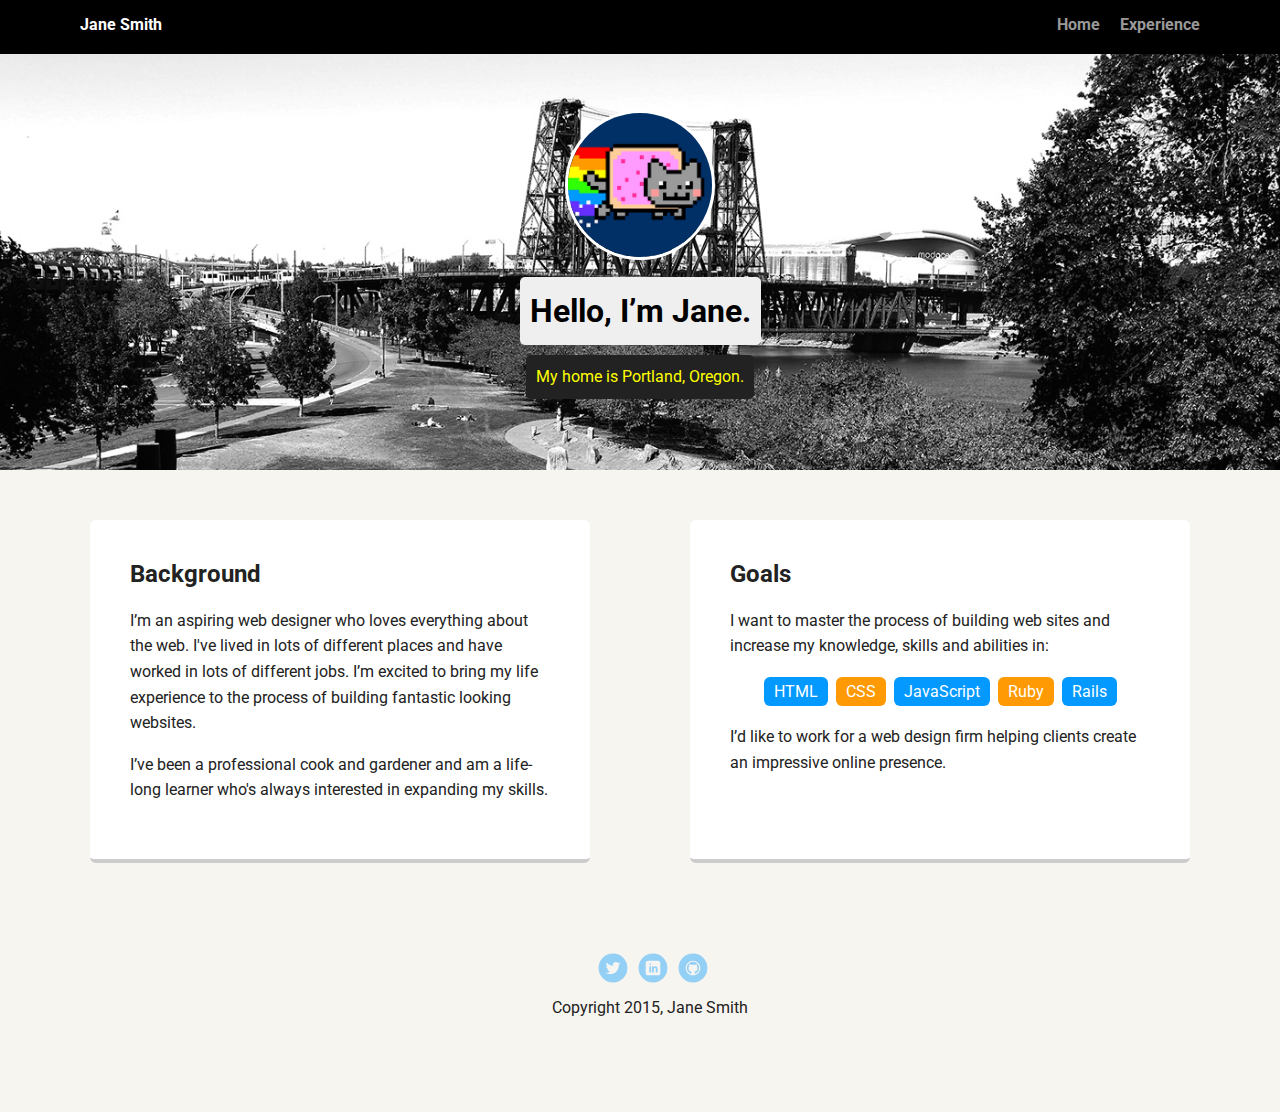
==== index.html @ 2603af98 "Added project starter files" ====
<!doctype html>
<html lang="en">
<head>
  <meta charset="utf-8">
  <title>Jane Smith's Profile</title>
  <meta name="viewport" content="width=device-width, initial-scale=1.0">
  <link rel="stylesheet" href="styles.css">
  <link href="https://fonts.googleapis.com/css?family=Muli%7CRoboto:400,300,500,700,900" rel="stylesheet"></head>
  <body>

    <div class="main-nav">
        <ul class="nav">
          <li class="name">Jane Smith</li>
          <li><a href="#">Home</a></li>
          <li><a href="#">Experience</a></li>
        </ul>
    </div>

    <header>
      <img src="images/me.png" alt="Drawing of Jane Smith" class="profile-image">
      <h1 class="tag name">Hello, I’m Jane.</h1>
      <p class="tag location">My home is Portland, Oregon.</p>
    </header>

    <main class="flex">
      <div class="card">
        <h2>Background</h2>
        <p>I’m an aspiring web designer who loves everything about the web. I've lived in lots of different places and have worked in lots of different jobs. I’m excited to bring my life experience to the process of building fantastic looking websites.</p>
        <p>I’ve been a professional cook and gardener and am a life-long learner who's always interested in expanding my skills.</p>
      </div> 

      <div class="card">
        <h2>Goals</h2>
        <p>I want to master the process of building web sites and increase my knowledge, skills and abilities in:</p>
        <ul class="skills">
          <li>HTML</li>
          <li>CSS</li>
          <li>JavaScript</li>
          <li>Ruby</li>
          <li>Rails</li>
        </ul>
        <p>I’d like to work for a web design firm helping clients create an impressive online presence.</p>
      </div> 

    </main>
    <footer>
      <ul>
        <li><a href="#" class="social twitter">Twitter</a></li>
        <li><a href="#" class="social linkedin">LinkedIn</a></li>
        <li><a href="#" class="social github">Github</a></li>
      </ul>
      <p class="copyright">Copyright 2015, Jane Smith</p>
    </footer>
  </body>
  </html>
---- styles.css ----
/* Global Layout Set-up */
* { 
  box-sizing: border-box;
}
  
body {
  margin: 0;
  padding: 0;
  text-align: center;
  font-family: 'Roboto', sans-serif;
  color: #222;
  background: #f7f5f0;
}
/* Link Styles */

a {
  text-decoration: none;
  color: #999;
}
a:hover {
  color: #6633ff;
}

/* Section Styles */

.main-nav {
  width: 100%;
  background: black;
  min-height: 30px;
  padding: 10px;
  position: fixed;
  text-align: center;
}
.nav {
  display: flex;
  justify-content: space-around;
  font-weight: 700;
  list-style-type: none;
  margin: 0 auto;
  padding: 0;
}

.nav .name {
    display: block;
    margin-right: auto;
    color: white;
}
.nav li {
  padding: 5px 10px 10px 10px;
}
.nav a {
  transition: all .5s;
}
.nav a:hover {
  color: white
}

header {
  text-align: center;
  background: url('images/portland.jpg') no-repeat top center ;
  background-size: cover;
  overflow: hidden;
  padding-top: 60px;
}
header {
  line-height: 1.5;
}
header .profile-image {
  margin-top: 50px;
  width: 150px;
  height: 150px;
  border-radius: 50%;
  border: 3px solid white;
  transition: all .5s;
}
header .profile-image:hover {
  transform: scale(1.2) rotate(5deg);
}
.tag {
  background-color: #efefef;
  color: black;
  padding: 10px;
  border-radius: 5px;
  display: table;
  margin: 10px auto;
} 
.location {
  background-color: #222;
  color: yellow;
}
.card {
  margin: 30px;
  padding: 20px 40px 40px;
  max-width: 500px;
  text-align: left;
  background: #fff;
  border-bottom: 4px solid #ccc;
  border-radius: 6px;
  transition: all .5s;
}
.card:hover {
  border-color: #ff99ff;
}

ul.skills {
  padding: 0;
  text-align: center;
}

.skills li {
  border-radius: 6px;
  display: inline-block;
  background: #ff9904;
  color: white;
  padding: 5px 10px;
  margin: 2px;
}

.skills li:nth-child(odd) {
  background: #0399ff;
}

footer {
  width: 100%;
  min-height: 30px;
  padding: 20px 0 40px 20px;
}

footer .copyright {
  top: -8px;
  font-size: .75em;
}

footer ul {
  list-style-type: none;
  margin: 0;
  padding: 0;
}

footer ul li {
  display: inline-block;
}

a.social {
  display: inline-block;
  text-indent: -9999px;
  margin-left: 5px;
  width: 30px;
  height: 30px;
  background-size: 30px 30px;
  opacity: .4;
  transition: all .5s;
}
a.twitter {
  background-image: url(images/twitter.svg);
}
a.linkedin {
  background-image: url(images/linkedin.svg);
}
a.github {
  background-image: url(images/github.svg);
}
a.social:hover {
  opacity: 1;
}
.clearfix {
  clear: both;
}

/* Styles for larger screens */
@media screen and (min-width: 720px) {
  
  .flex {
      display: -ms-flexbox;      /* TWEENER - IE 10 */
      display: flex; 
      max-width: 1200px;
      -ms-flex-pack: distribute;
      justify-content: space-around;
      margin: 0 auto;
  }

  header {
    min-height: 470px;
  }

  .nav {
    max-width: 1200px;
    padding: 0 30px;
  }


  main {
    padding-top: 20px;
  }

  main p {
    line-height: 1.6em;
  }

  footer {
    font-size: 1.3em;
    max-width: 1200px;
    margin: 40px auto;
  }

}
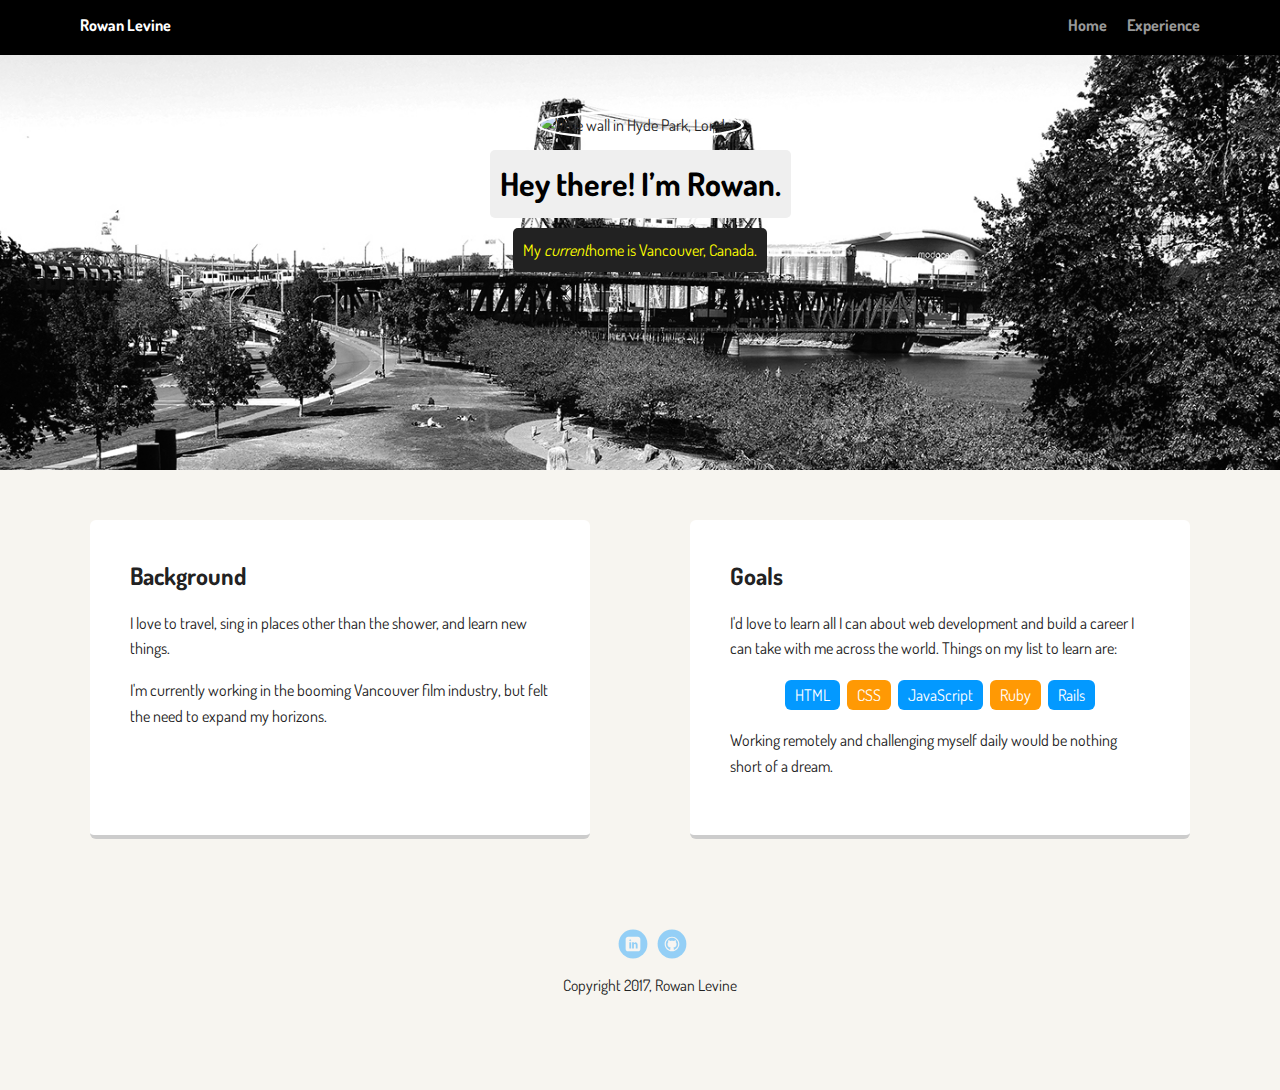
==== commit ab4e9847: "Added new project files/images and started editing the page" ====
--- a/index.html
+++ b/index.html
@@ -5,33 +5,33 @@
   <title>Jane Smith's Profile</title>
   <meta name="viewport" content="width=device-width, initial-scale=1.0">
   <link rel="stylesheet" href="styles.css">
-  <link href="https://fonts.googleapis.com/css?family=Muli%7CRoboto:400,300,500,700,900" rel="stylesheet"></head>
+  <link href="https://fonts.googleapis.com/css?family=Dosis" rel="stylesheet"></head>
   <body>
 
     <div class="main-nav">
         <ul class="nav">
-          <li class="name">Jane Smith</li>
-          <li><a href="#">Home</a></li>
-          <li><a href="#">Experience</a></li>
+          <li class="name">Rowan Levine</li>
+          <li><a href="index.html">Home</a></li>
+          <li><a href="experience.html">Experience</a></li>
         </ul>
     </div>
 
     <header>
-      <img src="images/me.png" alt="Drawing of Jane Smith" class="profile-image">
-      <h1 class="tag name">Hello, I’m Jane.</h1>
-      <p class="tag location">My home is Portland, Oregon.</p>
+      <img src="images/hyde-park-vines.jpg" alt="Vine wall in Hyde Park, London" class="profile-image">
+      <h1 class="tag name">Hey there! I’m Rowan.</h1>
+      <p class="tag location">My <em>current</em>home is Vancouver, Canada.</p>
     </header>
 
     <main class="flex">
       <div class="card">
         <h2>Background</h2>
-        <p>I’m an aspiring web designer who loves everything about the web. I've lived in lots of different places and have worked in lots of different jobs. I’m excited to bring my life experience to the process of building fantastic looking websites.</p>
-        <p>I’ve been a professional cook and gardener and am a life-long learner who's always interested in expanding my skills.</p>
-      </div> 
+        <p>I love to travel, sing in places other than the shower, and learn new things.</p>
+        <p>I'm currently working in the booming Vancouver film industry, but felt the need to expand my horizons.</p>
+      </div>
 
       <div class="card">
         <h2>Goals</h2>
-        <p>I want to master the process of building web sites and increase my knowledge, skills and abilities in:</p>
+        <p>I'd love to learn all I can about web development and build a career I can take with me across the world. Things on my list to learn are:</p>
         <ul class="skills">
           <li>HTML</li>
           <li>CSS</li>
@@ -39,17 +39,16 @@
           <li>Ruby</li>
           <li>Rails</li>
         </ul>
-        <p>I’d like to work for a web design firm helping clients create an impressive online presence.</p>
-      </div> 
+        <p>Working remotely and challenging myself daily would be nothing short of a dream.</p>
+      </div>
 
     </main>
     <footer>
       <ul>
-        <li><a href="#" class="social twitter">Twitter</a></li>
-        <li><a href="#" class="social linkedin">LinkedIn</a></li>
-        <li><a href="#" class="social github">Github</a></li>
+        <li><a href="https://www.linkedin.com/in/rowan-levine-906704126/" class="social linkedin">LinkedIn</a></li>
+        <li><a href="https://github.com/rowanjon" class="social github">Github</a></li>
       </ul>
-      <p class="copyright">Copyright 2015, Jane Smith</p>
+      <p class="copyright">Copyright 2017, Rowan Levine</p>
     </footer>
   </body>
   </html>
--- a/styles.css
+++ b/styles.css
@@ -1,13 +1,13 @@
 /* Global Layout Set-up */
-* { 
+* {
   box-sizing: border-box;
 }
-  
+
 body {
   margin: 0;
   padding: 0;
   text-align: center;
-  font-family: 'Roboto', sans-serif;
+  font-family: 'Dosis', sans-serif;
   color: #222;
   background: #f7f5f0;
 }
@@ -83,7 +83,7 @@
   border-radius: 5px;
   display: table;
   margin: 10px auto;
-} 
+}
 .location {
   background-color: #222;
   color: yellow;
@@ -169,10 +169,10 @@
 
 /* Styles for larger screens */
 @media screen and (min-width: 720px) {
-  
+
   .flex {
       display: -ms-flexbox;      /* TWEENER - IE 10 */
-      display: flex; 
+      display: flex;
       max-width: 1200px;
       -ms-flex-pack: distribute;
       justify-content: space-around;
@@ -204,4 +204,3 @@
   }
 
 }
-
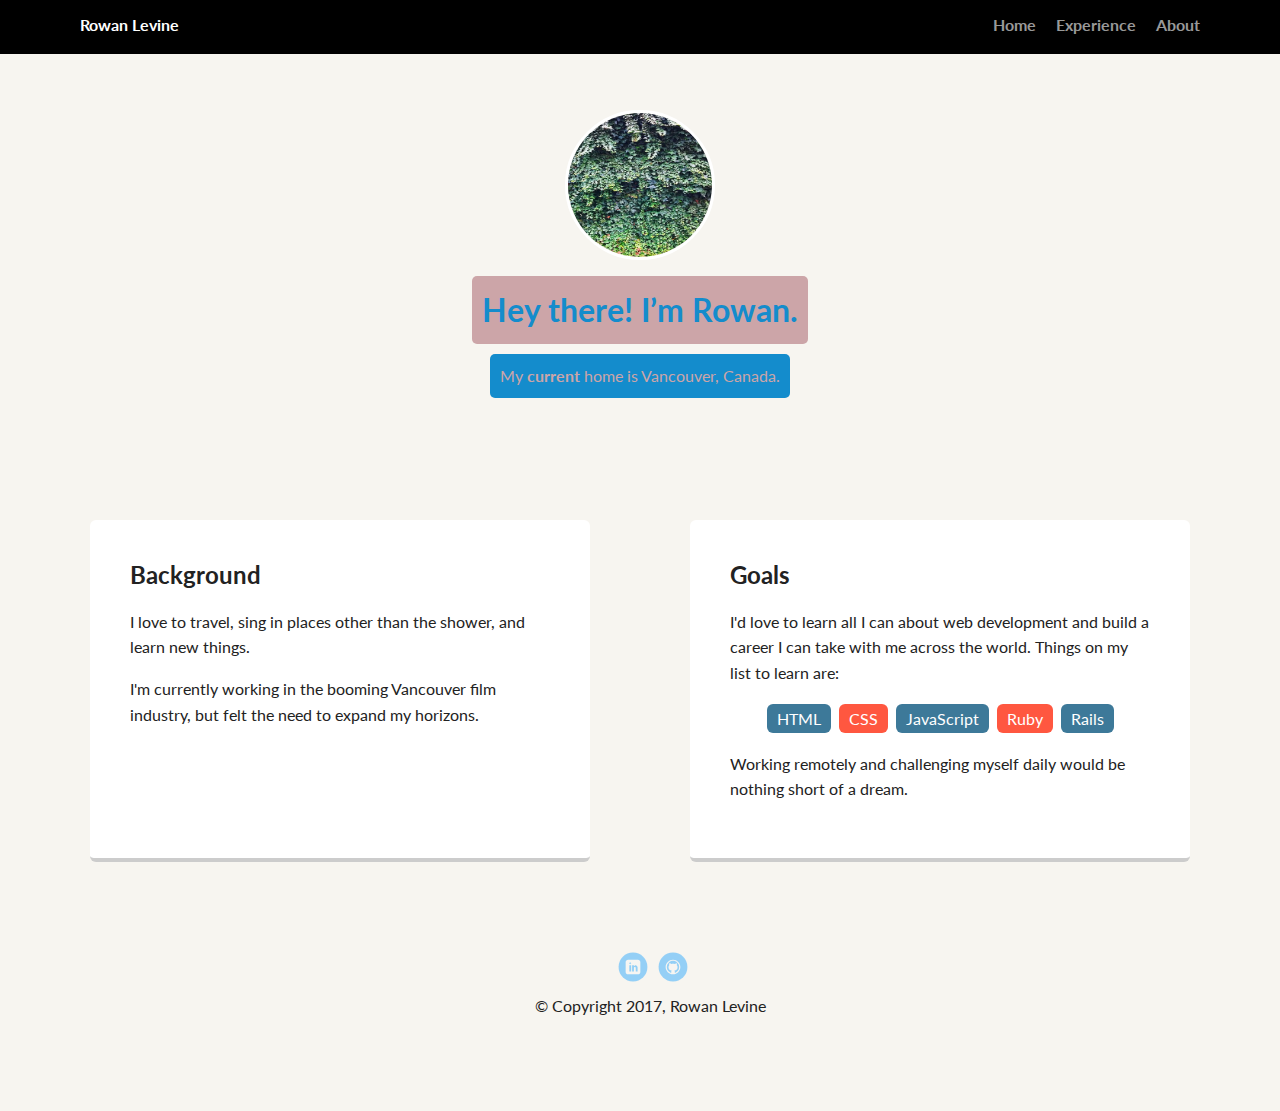
==== commit cd7305df: "Finding photos/resizing photos I've taken, altering many CSS elements, exploring the code in general" ====
--- a/index.html
+++ b/index.html
@@ -2,24 +2,25 @@
 <html lang="en">
 <head>
   <meta charset="utf-8">
-  <title>Jane Smith's Profile</title>
+  <title>Rowan Levine's Profile</title>
   <meta name="viewport" content="width=device-width, initial-scale=1.0">
   <link rel="stylesheet" href="styles.css">
-  <link href="https://fonts.googleapis.com/css?family=Dosis" rel="stylesheet"></head>
+  <link href="https://fonts.googleapis.com/css?family=Lato" rel="stylesheet"></head>
   <body>
 
     <div class="main-nav">
         <ul class="nav">
           <li class="name">Rowan Levine</li>
           <li><a href="index.html">Home</a></li>
-          <li><a href="experience.html">Experience</a></li>
+          <li><a href="experience.html" target="_blank">Experience</a></li>
+          <li><a href="about.html" target="_blank">About</a></li>
         </ul>
     </div>
 
     <header>
-      <img src="images/hyde-park-vines.jpg" alt="Vine wall in Hyde Park, London" class="profile-image">
+      <img src="images/rsz_hyde-park-vines.jpg" alt="Vine wall in Hyde Park, London" class="profile-image">
       <h1 class="tag name">Hey there! I’m Rowan.</h1>
-      <p class="tag location">My <em>current</em>home is Vancouver, Canada.</p>
+      <p class="tag location">My <strong>current</strong> home is Vancouver, Canada.</p>
     </header>
 
     <main class="flex">
@@ -45,10 +46,10 @@
     </main>
     <footer>
       <ul>
-        <li><a href="https://www.linkedin.com/in/rowan-levine-906704126/" class="social linkedin">LinkedIn</a></li>
-        <li><a href="https://github.com/rowanjon" class="social github">Github</a></li>
+        <li><a href="https://www.linkedin.com/in/rowan-levine-906704126/" class="social linkedin" target="_blank">LinkedIn</a></li>
+        <li><a href="https://github.com/rowanjon" class="social github" target="_blank">Github</a></li>
       </ul>
-      <p class="copyright">Copyright 2017, Rowan Levine</p>
+      <p class="copyright">&copy; Copyright 2017, Rowan Levine</p>
     </footer>
   </body>
   </html>
--- a/styles.css
+++ b/styles.css
@@ -7,7 +7,7 @@
   margin: 0;
   padding: 0;
   text-align: center;
-  font-family: 'Dosis', sans-serif;
+  font-family: 'Lato', sans-serif;
   color: #222;
   background: #f7f5f0;
 }
@@ -18,7 +18,7 @@
   color: #999;
 }
 a:hover {
-  color: #6633ff;
+  color: #00FFCE;
 }
 
 /* Section Styles */
@@ -57,7 +57,7 @@
 
 header {
   text-align: center;
-  background: url('images/portland.jpg') no-repeat top center ;
+  background: url('images/ordesa.jpg') no-repeat top center ;
   background-size: cover;
   overflow: hidden;
   padding-top: 60px;
@@ -74,19 +74,19 @@
   transition: all .5s;
 }
 header .profile-image:hover {
-  transform: scale(1.2) rotate(5deg);
+  transform: scale(1.8) rotate(180deg);
 }
 .tag {
-  background-color: #efefef;
-  color: black;
+  background-color: #CCA5A8;
+  color: #148CCC;
   padding: 10px;
   border-radius: 5px;
   display: table;
   margin: 10px auto;
 }
 .location {
-  background-color: #222;
-  color: yellow;
+  background-color: #148CCC;
+  color: #CCA5A8;
 }
 .card {
   margin: 30px;
@@ -99,7 +99,8 @@
   transition: all .5s;
 }
 .card:hover {
-  border-color: #ff99ff;
+  border-color: #00FFCE;
+  transform: scale(1.2)
 }
 
 ul.skills {
@@ -110,14 +111,14 @@
 .skills li {
   border-radius: 6px;
   display: inline-block;
-  background: #ff9904;
+  background: #FF5740;
   color: white;
   padding: 5px 10px;
   margin: 2px;
 }
 
 .skills li:nth-child(odd) {
-  background: #0399ff;
+  background: #3D7999;
 }
 
 footer {
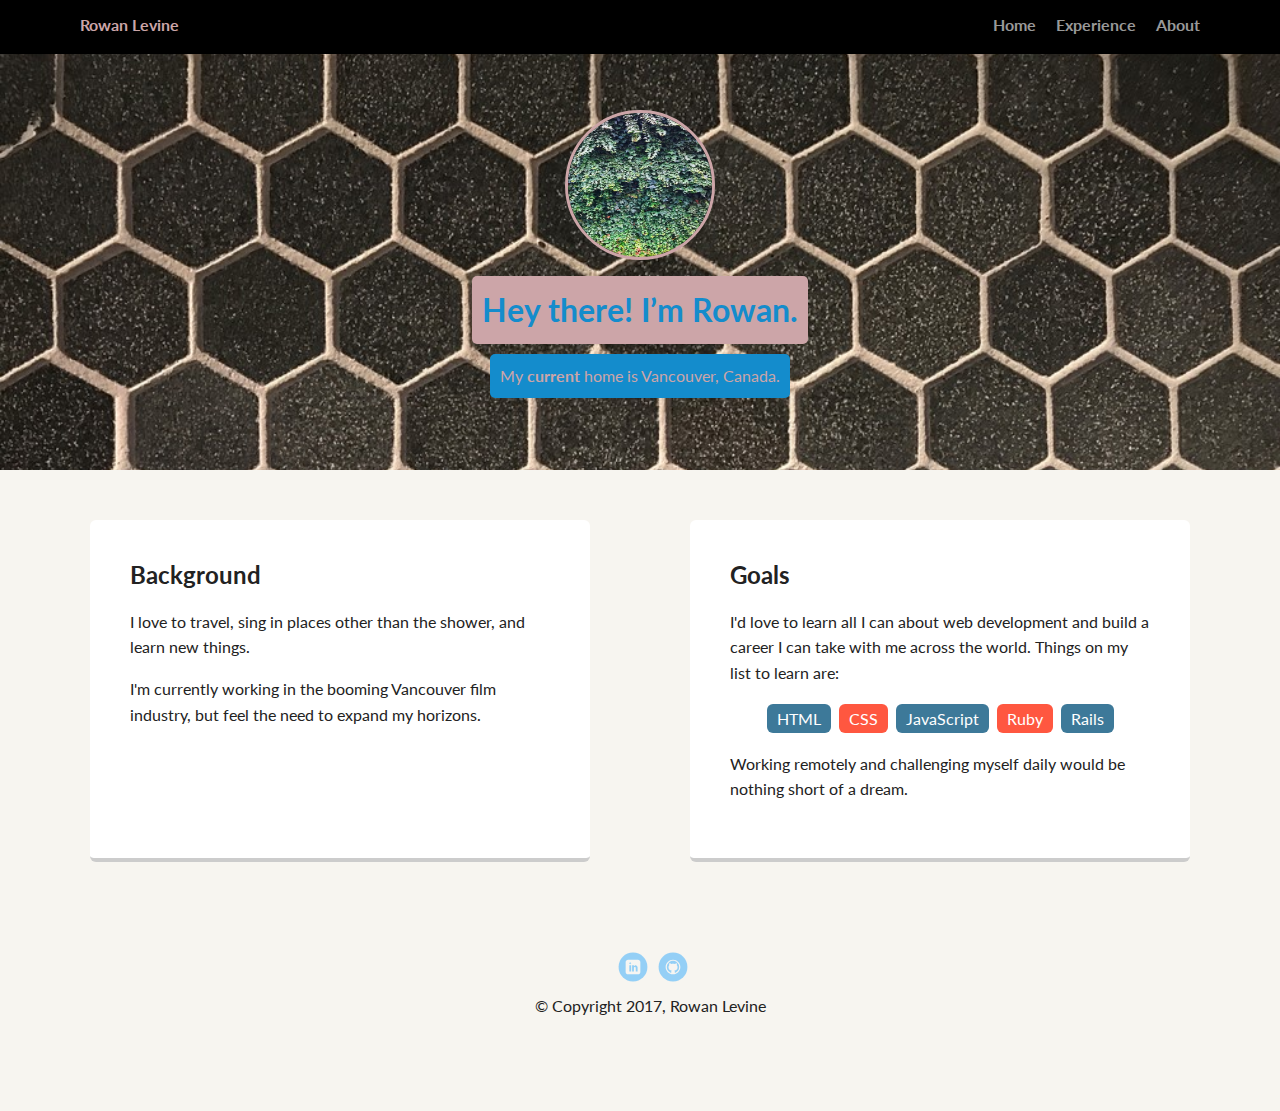
==== commit 60f471bf: "Minor grammar fix." ====
--- a/index.html
+++ b/index.html
@@ -27,7 +27,7 @@
       <div class="card">
         <h2>Background</h2>
         <p>I love to travel, sing in places other than the shower, and learn new things.</p>
-        <p>I'm currently working in the booming Vancouver film industry, but felt the need to expand my horizons.</p>
+        <p>I'm currently working in the booming Vancouver film industry, but feel the need to expand my horizons.</p>
       </div>
 
       <div class="card">
--- a/styles.css
+++ b/styles.css
@@ -38,15 +38,17 @@
   list-style-type: none;
   margin: 0 auto;
   padding: 0;
+
 }
 
 .nav .name {
     display: block;
     margin-right: auto;
-    color: white;
+    color: #CCA5A8;
 }
 .nav li {
   padding: 5px 10px 10px 10px;
+
 }
 .nav a {
   transition: all .5s;
@@ -57,7 +59,7 @@
 
 header {
   text-align: center;
-  background: url('images/ordesa.jpg') no-repeat top center ;
+  background: url('images/rsz_hexagon-tile.jpg') no-repeat top center ;
   background-size: cover;
   overflow: hidden;
   padding-top: 60px;
@@ -70,7 +72,7 @@
   width: 150px;
   height: 150px;
   border-radius: 50%;
-  border: 3px solid white;
+  border: 3px solid #CCA5A8;
   transition: all .5s;
 }
 header .profile-image:hover {
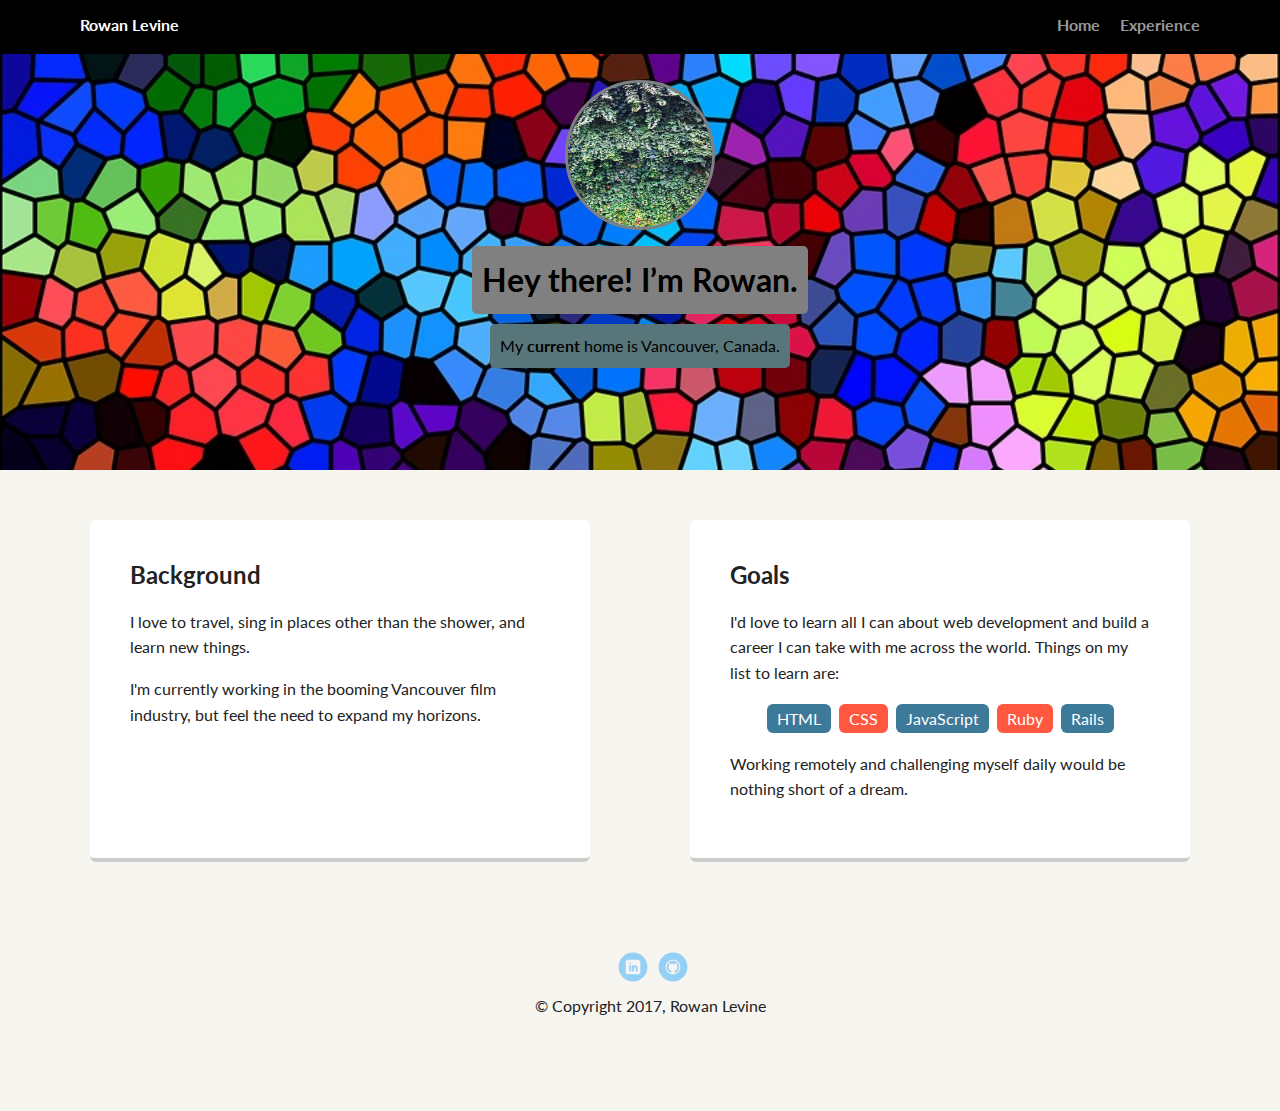
==== commit 5b65ce5c: "Experimenting with different styles when adding a second page." ====
--- a/index.html
+++ b/index.html
@@ -6,14 +6,13 @@
   <meta name="viewport" content="width=device-width, initial-scale=1.0">
   <link rel="stylesheet" href="styles.css">
   <link href="https://fonts.googleapis.com/css?family=Lato" rel="stylesheet"></head>
-  <body>
+  <body class="main-index">
 
     <div class="main-nav">
         <ul class="nav">
           <li class="name">Rowan Levine</li>
           <li><a href="index.html">Home</a></li>
           <li><a href="experience.html" target="_blank">Experience</a></li>
-          <li><a href="about.html" target="_blank">About</a></li>
         </ul>
     </div>
 
--- a/styles.css
+++ b/styles.css
@@ -18,7 +18,7 @@
   color: #999;
 }
 a:hover {
-  color: #00FFCE;
+  color: white;
 }
 
 /* Section Styles */
@@ -44,7 +44,7 @@
 .nav .name {
     display: block;
     margin-right: auto;
-    color: #CCA5A8;
+    color: white;
 }
 .nav li {
   padding: 5px 10px 10px 10px;
@@ -59,10 +59,10 @@
 
 header {
   text-align: center;
-  background: url('images/rsz_hexagon-tile.jpg') no-repeat top center ;
+  background: url('images/colour-pattern.jpg') no-repeat top center ;
   background-size: cover;
   overflow: hidden;
-  padding-top: 60px;
+  padding-top: 30px;
 }
 header {
   line-height: 1.5;
@@ -72,23 +72,34 @@
   width: 150px;
   height: 150px;
   border-radius: 50%;
-  border: 3px solid #CCA5A8;
+  border: 3px solid grey;
   transition: all .5s;
 }
 header .profile-image:hover {
   transform: scale(1.8) rotate(180deg);
 }
 .tag {
-  background-color: #CCA5A8;
-  color: #148CCC;
+  background-color: grey;
+  color: black;
   padding: 10px;
   border-radius: 5px;
   display: table;
   margin: 10px auto;
 }
+.experience-title {
+  background-color: grey;
+  color: black;
+  padding: 10px;
+  border-radius: 5px;
+  display: table;
+  margin: 30px auto;
+}
 .location {
-  background-color: #148CCC;
-  color: #CCA5A8;
+  background-color: #58757A;
+  color: black;
+}
+.photo {
+  max-width: 425px;
 }
 .card {
   margin: 30px;
